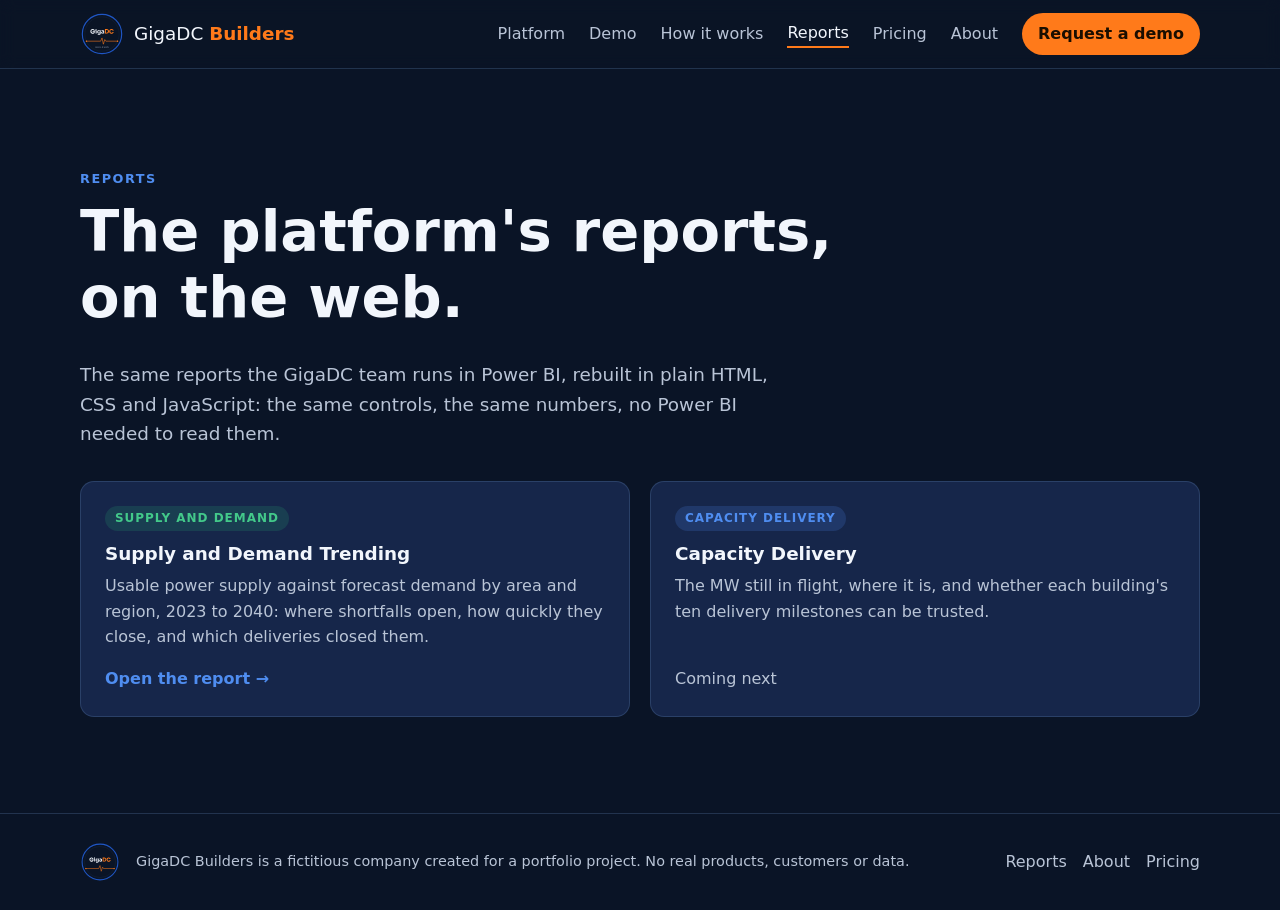
==== reports/index.html @ b36e01bb "Add the Supply and Demand report page and the reports landing page A plain-HTML clone of the Power B" ====
<!doctype html>
<html lang="en">
<head>
  <meta charset="utf-8">
  <meta name="viewport" content="width=device-width, initial-scale=1">
  <title>Reports | GigaDC Builders</title>
  <meta name="description" content="GigaDC reports in plain HTML: the Power BI reports rebuilt for the web.">
  <link rel="icon" href="../assets/logos/GigaDC_primary_on-dark.svg" type="image/svg+xml">
  <link rel="stylesheet" href="../css/styles.css">
  <link rel="stylesheet" href="../css/reports.css">
</head>
<body>
  <header class="site-header">
    <div class="wrap nav">
      <a href="../index.html" class="brand" aria-label="GigaDC Builders home">
        <img src="../assets/logos/GigaDC_builders_on-dark.svg" alt="GigaDC Builders" width="44" height="44">
        <span>GigaDC <b>Builders</b></span>
      </a>
      <button class="nav-toggle" aria-label="Toggle menu" aria-expanded="false">Menu</button>
      <nav id="nav" aria-label="Primary">
        <a href="../index.html#platform">Platform</a>
        <a href="../index.html#dashboard">Demo</a>
        <a href="../index.html#how">How it works</a>
        <a href="index.html" aria-current="page">Reports</a>
        <a href="../pricing.html">Pricing</a>
        <a href="../about.html">About</a>
        <a href="../index.html#demo" class="btn btn-small">Request a demo</a>
      </nav>
    </div>
  </header>

  <main>
    <section class="section page-hero">
      <div class="wrap">
        <p class="eyebrow">Reports</p>
        <h1>The platform's reports, on the web.</h1>
        <p class="lead">The same reports the GigaDC team runs in Power BI, rebuilt in plain HTML, CSS and JavaScript: the same controls, the same numbers, no Power BI needed to read them.</p>

        <div class="cards two">
          <a class="card report-tile" href="supply-and-demand.html">
            <span class="tag green">Supply and Demand</span>
            <h3>Supply and Demand Trending</h3>
            <p>Usable power supply against forecast demand by area and region, 2023 to 2040: where shortfalls open, how quickly they close, and which deliveries closed them.</p>
            <span class="tile-link">Open the report &rarr;</span>
          </a>
          <article class="card report-tile is-soon">
            <span class="tag blue">Capacity Delivery</span>
            <h3>Capacity Delivery</h3>
            <p>The MW still in flight, where it is, and whether each building's ten delivery milestones can be trusted.</p>
            <span class="tile-link">Coming next</span>
          </article>
        </div>
      </div>
    </section>
  </main>

  <footer class="site-footer">
    <div class="wrap foot">
      <img src="../assets/logos/GigaDC_primary_on-dark.svg" alt="GigaDC" width="40" height="40">
      <p>GigaDC Builders is a fictitious company created for a portfolio project. No real products, customers or data.</p>
      <nav class="foot-links" aria-label="Footer"><a href="index.html">Reports</a><a href="../about.html">About</a><a href="../pricing.html">Pricing</a></nav>
    </div>
  </footer>

  <script src="../js/main.js"></script>
</body>
</html>
---- css/styles.css ----
:root {
  --navy-900: #0A1426;
  --navy-800: #0F1D36;
  --navy-700: #16264A;
  --blue: #4F8DF0;
  --blue-deep: #1F56C4;
  --orange: #FF7A1A;
  --green: #25A06F;
  --text: #F2F6FC;
  --muted: #B9C4D6;
  --line: rgba(91, 122, 168, .3);
  --radius: 14px;
  font-family: "Segoe UI", system-ui, -apple-system, Roboto, sans-serif;
}

* { box-sizing: border-box; }
html { scroll-behavior: smooth; scroll-padding-top: 80px; }
body { margin: 0; background: var(--navy-900); color: var(--text); line-height: 1.6; }
img { max-width: 100%; height: auto; }
a { color: inherit; }
.wrap { width: min(1120px, 100% - 32px); margin-inline: auto; }
.narrow { width: min(640px, 100% - 32px); }

h1, h2, h3 { line-height: 1.15; margin: 0 0 .5em; font-weight: 600; }
h1 { font-size: clamp(2.2rem, 5vw, 3.6rem); }
h2 { font-size: clamp(1.6rem, 3vw, 2.3rem); }
h3 { font-size: 1.15rem; }
p { margin: 0 0 1em; color: var(--muted); }
.accent { color: var(--orange); }
.eyebrow { color: var(--blue); text-transform: uppercase; letter-spacing: .12em; font-size: .8rem; font-weight: 600; margin-bottom: .75em; }
.lead { font-size: 1.15rem; max-width: 60ch; }

/* Header */
.site-header { position: sticky; top: 0; z-index: 10; background: rgba(10, 20, 38, .9); backdrop-filter: blur(8px); border-bottom: 1px solid var(--line); }
.nav { display: flex; align-items: center; justify-content: space-between; gap: 16px; min-height: 68px; }
.brand { display: flex; align-items: center; gap: 10px; text-decoration: none; font-weight: 300; font-size: 1.15rem; }
.brand b { color: var(--orange); font-weight: 600; }
#nav { display: flex; align-items: center; gap: 24px; }
#nav a { text-decoration: none; color: var(--muted); }
#nav a:hover { color: var(--text); }
.nav-toggle { display: none; background: none; border: 1px solid var(--line); color: var(--text); border-radius: 8px; padding: 6px 12px; font: inherit; }

/* Buttons */
.btn { display: inline-block; background: var(--orange); color: #1a0e00; font: inherit; font-weight: 600; text-decoration: none; padding: 12px 22px; border: 0; border-radius: 999px; cursor: pointer; }
.btn:hover { filter: brightness(1.08); }
.btn-small { padding: 8px 16px; }
#nav a.btn { color: #1a0e00; }
.btn-ghost { background: transparent; color: var(--text); border: 1px solid var(--blue); }
:focus-visible { outline: 3px solid var(--blue); outline-offset: 2px; }

/* Hero */
.hero { padding: clamp(48px, 9vw, 110px) 0; background: radial-gradient(ellipse at 80% 0%, rgba(31, 86, 196, .35), transparent 60%), var(--navy-900); }
.hero-grid { display: grid; grid-template-columns: 1.1fr .9fr; gap: 48px; align-items: center; }
.cta-row { display: flex; flex-wrap: wrap; gap: 12px; margin-top: 8px; }
.hero-visual { margin: 0; background: var(--navy-800); border: 1px solid var(--line); border-radius: var(--radius); padding: 16px; }
.hero-visual svg { width: 100%; height: auto; display: block; }
#hero-chart text { fill: var(--muted); font-size: 12px; }
.hero-visual figcaption { font-size: .85rem; color: var(--muted); margin-top: 8px; }
.supply, .demand { stroke-dasharray: 1; stroke-dashoffset: 1; animation: draw 2.2s ease-out .3s forwards; }
@keyframes draw { to { stroke-dashoffset: 0; } }

/* Sections */
.section { padding: clamp(56px, 8vw, 96px) 0; }
.section.alt { background: var(--navy-800); border-block: 1px solid var(--line); }
.cards { display: grid; gap: 20px; margin-top: 32px; }
.cards.three { grid-template-columns: repeat(3, 1fr); }
.cards.two { grid-template-columns: repeat(2, 1fr); }
.card { background: var(--navy-700); border: 1px solid var(--line); border-radius: var(--radius); padding: 24px; }
.card p:last-child { margin-bottom: 0; }
.tag { display: inline-block; font-size: .75rem; font-weight: 600; text-transform: uppercase; letter-spacing: .08em; padding: 3px 10px; border-radius: 999px; margin-bottom: 12px; }
.tag.blue { background: rgba(79, 141, 240, .18); color: var(--blue); }
.tag.green { background: rgba(37, 160, 111, .2); color: #43C98A; }
.tag.orange { background: rgba(255, 122, 26, .18); color: var(--orange); }
.chips { list-style: none; display: flex; flex-wrap: wrap; gap: 10px; padding: 0; margin: 28px 0 0; }
.chips li { border: 1px solid var(--line); border-radius: 999px; padding: 6px 14px; font-size: .9rem; color: var(--muted); }

/* Dashboard demo */
.dash { margin-top: 28px; background: var(--navy-800); border: 1px solid var(--line); border-radius: var(--radius); padding: 20px; }
.dash-controls { display: flex; flex-wrap: wrap; align-items: end; justify-content: space-between; gap: 12px 24px; }
.dash-controls label { display: grid; gap: 6px; font-size: .9rem; color: var(--muted); }
.dash-controls select { font: inherit; padding: 9px 12px; border-radius: 10px; border: 1px solid var(--line); background: var(--navy-700); color: var(--text); min-width: 220px; }
.dash-asof { margin: 0; font-size: .9rem; }
.kpis { display: grid; grid-template-columns: repeat(3, 1fr); gap: 12px; margin: 20px 0; }
.kpi { background: var(--navy-700); border: 1px solid var(--line); border-radius: 10px; padding: 12px 16px; display: grid; }
.kpi span { color: var(--muted); font-size: .85rem; }
.kpi b { font-size: clamp(1.4rem, 3vw, 2rem); font-weight: 600; }
.kpi em { font-style: normal; font-size: .85rem; }
.kpi.good b, .kpi.good em { color: #43C98A; }
.kpi.bad b, .kpi.bad em { color: #FF6B70; }
.chart-box { position: relative; }
#dash-chart { width: 100%; height: auto; display: block; }
#dash-chart text { fill: var(--muted); font-size: 12px; }
.tip { position: absolute; pointer-events: none; background: var(--navy-900); border: 1px solid var(--line); border-radius: 8px; padding: 8px 12px; font-size: .85rem; white-space: nowrap; transform: translate(-50%, 0); }
.tip b { display: block; margin-bottom: 2px; }
.table-scroll { overflow-x: auto; margin-top: 20px; }
.dash-table { width: 100%; border-collapse: collapse; font-size: .95rem; }
.dash-table caption { text-align: left; color: var(--muted); font-size: .85rem; padding-bottom: 8px; }
.dash-table th, .dash-table td { text-align: right; padding: 8px 12px; border-bottom: 1px solid var(--line); }
.dash-table th:first-child, .dash-table td:first-child { text-align: left; }
.dash-table tr.sel { background: rgba(79, 141, 240, .15); }
.dash-table tbody tr { cursor: pointer; }
.dash-table .pos { color: #43C98A; }
.dash-table .neg { color: #FF6B70; }

/* Steps */
.steps { list-style: none; padding: 0; margin: 32px 0 0; display: grid; gap: 24px; grid-template-columns: repeat(3, 1fr); }
.steps li { display: flex; gap: 16px; }
.num { flex: none; width: 40px; height: 40px; border-radius: 50%; display: grid; place-items: center; background: var(--blue-deep); font-weight: 600; }

/* Stats */
.stats { display: grid; grid-template-columns: repeat(4, 1fr); gap: 20px; margin: 32px 0 0; }
.stats div { border-left: 3px solid var(--orange); padding-left: 16px; }
.stats dt { font-size: clamp(2rem, 4vw, 2.8rem); font-weight: 600; line-height: 1; }
.stats dd { margin: 6px 0 0; color: var(--muted); }
.note { font-size: .85rem; margin-top: 24px; }

/* CTA form */
.cta { text-align: center; background: radial-gradient(ellipse at 50% 100%, rgba(31, 86, 196, .35), transparent 65%), var(--navy-900); }
.cta .lead { margin-inline: auto; }
.demo-form { display: grid; gap: 14px; text-align: left; margin-top: 24px; }
.demo-form label { display: grid; gap: 6px; font-size: .9rem; color: var(--muted); }
.demo-form input { font: inherit; padding: 11px 14px; border-radius: 10px; border: 1px solid var(--line); background: var(--navy-800); color: var(--text); }
.demo-form input[aria-invalid="true"] { border-color: #E5484D; }
.demo-form .btn { justify-self: start; }
.form-status { margin: 0; min-height: 1.5em; }

/* Footer */
.site-footer { border-top: 1px solid var(--line); padding: 28px 0; }
.foot { display: flex; align-items: center; gap: 16px; }
.foot p { margin: 0; font-size: .9rem; }

@media (max-width: 860px) {
  .hero-grid, .cards.three, .cards.two, .steps { grid-template-columns: 1fr; }
  .stats { grid-template-columns: repeat(2, 1fr); }
  .kpis { grid-template-columns: 1fr; }
  .nav-toggle { display: block; }
  #nav { display: none; position: absolute; top: 68px; left: 0; right: 0; flex-direction: column; align-items: stretch; gap: 0; background: var(--navy-900); border-bottom: 1px solid var(--line); padding: 8px 16px 16px; }
  #nav.open { display: flex; }
  #nav a { padding: 10px 0; }
  #nav a.btn { text-align: center; margin-top: 8px; }
}

@media (prefers-reduced-motion: reduce) {
  html { scroll-behavior: auto; }
  .supply, .demand { animation: none; stroke-dashoffset: 0; }
}

/* Inner pages */
.page-hero { padding-top: clamp(56px, 8vw, 100px); }
.page-hero h1 { max-width: 20ch; }
#nav a[aria-current="page"] { color: var(--text); border-bottom: 2px solid var(--orange); }
.foot { flex-wrap: wrap; }
.foot-links { display: flex; gap: 16px; margin-left: auto; }
.foot-links a { color: var(--muted); text-decoration: none; }
.foot-links a:hover { color: var(--text); }
.narrow-text { width: min(820px, 100% - 32px); }
.timeline { list-style: none; padding: 0; margin: 28px 0 0; border-left: 2px solid var(--line); }
.timeline li { position: relative; padding: 0 0 24px 24px; display: grid; gap: 2px; }
.timeline li::before { content: ""; position: absolute; left: -7px; top: 6px; width: 12px; height: 12px; border-radius: 50%; background: var(--orange); }
.timeline b { font-size: 1.3rem; }
.timeline span { color: var(--muted); }
.tier { display: flex; flex-direction: column; }
.tier.featured { border-color: var(--orange); box-shadow: 0 0 0 1px var(--orange); }
.tier ul { list-style: none; padding: 0; margin: 0 0 24px; flex: 1; }
.tier li { padding: 6px 0 6px 24px; position: relative; color: var(--muted); }
.tier li::before { content: "\2713"; position: absolute; left: 0; color: #43C98A; }
.tier .btn { text-align: center; }
.price { margin: 0 0 8px; color: var(--muted); }
.price b { font-size: 2.2rem; color: var(--text); font-weight: 600; }
.compare td:not(:first-child), .compare th:not(:first-child) { text-align: center; }
details { border-bottom: 1px solid var(--line); padding: 14px 0; }
summary { cursor: pointer; font-weight: 600; }
details p { margin: 10px 0 0; }
.tier .tag { align-self: flex-start; }
---- css/reports.css ----
/* Report pages (ADR 0002). The site frames the page; inside .report-canvas the
   report follows the Power BI theme: GigaDC_PowerBI_theme.json in gigadc-reporting. */
:root {
  --pbi-blue: #4F8DF0;     /* data color 1: delivery bars */
  --pbi-bad: #E5484D;      /* theme "bad": the Gap line */
  --pbi-border: #404040;   /* card border */
  --pbi-text: #000000;     /* chart and table text */
  --pbi-grid: #E6E6E6;
  --pbi-font: "Segoe UI", "Segoe UI Web (West European)", system-ui, -apple-system, Roboto, sans-serif;
  --pbi-semibold: "Segoe UI Semibold", "Segoe UI", system-ui, sans-serif;
  --pbi-light: "Segoe UI Light", "Segoe UI", system-ui, sans-serif;
}

.wrap-wide { width: min(1500px, 100% - 32px); margin-inline: auto; }
.report-page { padding: 24px 0 48px; }
.crumbs { font-size: .9rem; margin: 0 0 12px; }
.crumbs a { color: var(--muted); }
.report-note { font-size: .85rem; margin: 14px 0 0; }
.sr-only { position: absolute; width: 1px; height: 1px; overflow: hidden; clip: rect(0 0 0 0); white-space: nowrap; }

/* The canvas: the report backdrop's navy gradient, grid, and rings. */
.report-canvas {
  font-family: var(--pbi-font);
  background:
    radial-gradient(circle at 100% 100%, transparent 38%, rgba(91,122,168,.08) 38.2%, transparent 38.5%,
                    transparent 52%, rgba(91,122,168,.08) 52.2%, transparent 52.5%),
    linear-gradient(rgba(91,122,168,.05) 1px, transparent 1px) 0 0 / 80px 80px,
    linear-gradient(90deg, rgba(91,122,168,.05) 1px, transparent 1px) 0 0 / 80px 80px,
    linear-gradient(170deg, #142448 0%, #0E1A33 45%, #0A1222 100%);
  border: 1px solid var(--line);
  border-radius: var(--radius);
  padding: 16px clamp(12px, 1.5vw, 24px) 24px;
  display: grid;
  gap: 14px;
}

/* Header row: logo, title, time grain, slicers (white text over the backdrop). */
.report-head { display: flex; flex-wrap: wrap; align-items: center; gap: 12px 24px; }
.report-logo { width: 56px; height: 56px; flex: none; }
.report-head h1 { font-family: var(--pbi-semibold); font-weight: 600; font-size: 1.6rem; color: #fff; margin: 0; flex: 1 1 260px; }
.slicers { display: flex; flex-wrap: wrap; gap: 12px; align-items: flex-end; }

/* Button slicers: Time Grain and Show / Hide Bars. */
.grain, .toggle { display: inline-flex; border: 1px solid #8FA0B8; border-radius: 6px; overflow: hidden; background: #fff; }
.grain button, .toggle button {
  font: 400 .85rem var(--pbi-font); color: var(--pbi-text); background: #fff; border: 0;
  padding: 7px 18px; cursor: pointer; border-left: 1px solid #C8D0DC;
}
.grain button:first-child, .toggle button:first-child { border-left: 0; }
.grain button[aria-checked="true"], .toggle button[aria-checked="true"] { background: var(--pbi-blue); color: #fff; }
.toggle { justify-self: center; }

/* Dropdown slicers: Area, Region, Trend. */
.slicer { position: relative; display: grid; gap: 4px; min-width: 170px; }
.slicer > .slicer-label { font-family: var(--pbi-light); font-weight: 300; color: #fff; font-size: .95rem; }
.slicer > button {
  font: 400 .85rem var(--pbi-font); color: var(--pbi-text); background: #fff; text-align: left;
  border: 1px solid #8FA0B8; border-radius: 4px; padding: 6px 30px 6px 10px; cursor: pointer;
  white-space: nowrap; overflow: hidden; text-overflow: ellipsis; max-width: 240px; position: relative;
}
.slicer > button::after { content: ""; position: absolute; right: 10px; top: 50%; width: 7px; height: 7px; border: solid #404040; border-width: 0 1.5px 1.5px 0; transform: translateY(-70%) rotate(45deg); }
.slicer-menu {
  position: absolute; top: 100%; left: 0; z-index: 20; margin-top: 4px; min-width: 100%;
  background: #fff; color: var(--pbi-text); border: 1px solid #8FA0B8; border-radius: 4px;
  box-shadow: 0 6px 18px rgba(0,0,0,.25); padding: 6px 0; font-size: .85rem;
}
.slicer-menu label { display: flex; align-items: center; gap: 8px; padding: 5px 12px; cursor: pointer; white-space: nowrap; }
.slicer-menu label:hover { background: #EEF3FC; }
.slicer-menu input { accent-color: var(--pbi-blue); margin: 0; }
.slicer-menu .all { border-bottom: 1px solid #E6E6E6; }

/* The spark line under the header, as on the backdrop. */
.spark { width: 100%; height: 22px; display: block; }

/* Cards: white, 1 px #404040 border, 10 px corners (the report's visual-level styling). */
.pbi-card { background: #fff; color: var(--pbi-text); border: 1px solid var(--pbi-border); border-radius: 10px; padding: 12px 16px 14px; min-width: 0; }
.pbi-title { font-family: var(--pbi-semibold); font-weight: 600; font-size: 1rem; color: var(--pbi-text); margin: 0 0 6px; }

.legend { list-style: none; display: flex; flex-wrap: wrap; gap: 4px 18px; margin: 0 0 4px; padding: 0; font-size: .8rem; color: #252423; }
.legend li { display: inline-flex; align-items: center; gap: 6px; }
.legend i { width: 10px; height: 10px; border-radius: 50%; display: inline-block; }
.legend i.bar { border-radius: 2px; }

.chart-wrap { position: relative; }
#chart { width: 100%; height: auto; display: block; font-family: var(--pbi-font); }
#chart text { fill: #252423; font-size: 11px; }
#chart .axis-label { fill: #605E5C; }
#chart .data-label { font-size: 10px; font-family: var(--pbi-semibold); }
#chart .grid { stroke: var(--pbi-grid); }
#chart .zero { stroke: #A0A0A0; }
#chart .hover-line { stroke: #8FA0B8; stroke-dasharray: 3 3; }

.pbi-tip {
  position: absolute; pointer-events: none; z-index: 5; background: #fff; color: var(--pbi-text);
  border: 1px solid #C8C8C8; box-shadow: 0 2px 8px rgba(0,0,0,.2); border-radius: 2px;
  padding: 8px 10px; font-size: .8rem; white-space: nowrap;
}
.pbi-tip table { border-collapse: collapse; }
.pbi-tip th { text-align: left; font-weight: 400; color: #605E5C; padding: 1px 14px 1px 0; }
.pbi-tip td { text-align: right; font-family: var(--pbi-semibold); font-weight: 600; padding: 1px 0; }
.pbi-tip .period { font-family: var(--pbi-semibold); font-weight: 600; margin-bottom: 4px; }

/* Matrix styled as a flat table, region column frozen. */
.pbi-table-scroll { overflow-x: auto; max-height: 420px; }
.pbi-table { border-collapse: separate; border-spacing: 0; font-size: .8rem; color: var(--pbi-text); }
.pbi-table th, .pbi-table td { padding: 5px 10px; white-space: nowrap; text-align: right; border-bottom: 1px solid #EDEBE9; }
.pbi-table thead th { font-family: var(--pbi-semibold); font-weight: 600; background: #fff; position: sticky; z-index: 1; }
.pbi-table thead tr:first-child th { top: 0; }
.pbi-table thead tr:nth-child(2) th { top: 27px; border-bottom: 1px solid #404040; }
.pbi-table .period-head { text-align: center; border-bottom: 1px solid #EDEBE9; }
.pbi-table th.region, .pbi-table td.region { text-align: left; position: sticky; left: 0; background: #fff; z-index: 2; border-right: 1px solid #EDEBE9; }
.pbi-table thead th.region { z-index: 3; }
.pbi-table tbody tr:hover td { background: #F3F2F1; }
.pbi-table .group-start { border-left: 1px solid #EDEBE9; }

@media (max-width: 860px) {
  .report-head h1 { font-size: 1.3rem; }
  .slicer { min-width: 0; flex: 1 1 140px; }
  .slicer > button { max-width: none; }
}

/* Reports landing tiles */
.report-tile { text-decoration: none; display: flex; flex-direction: column; }
.report-tile p { flex: 1; }
a.report-tile:hover { border-color: var(--blue); }
.tile-link { color: var(--blue); font-weight: 600; }
.report-tile.is-soon .tile-link { color: var(--muted); font-weight: 400; }
.report-tile .tag { align-self: flex-start; }
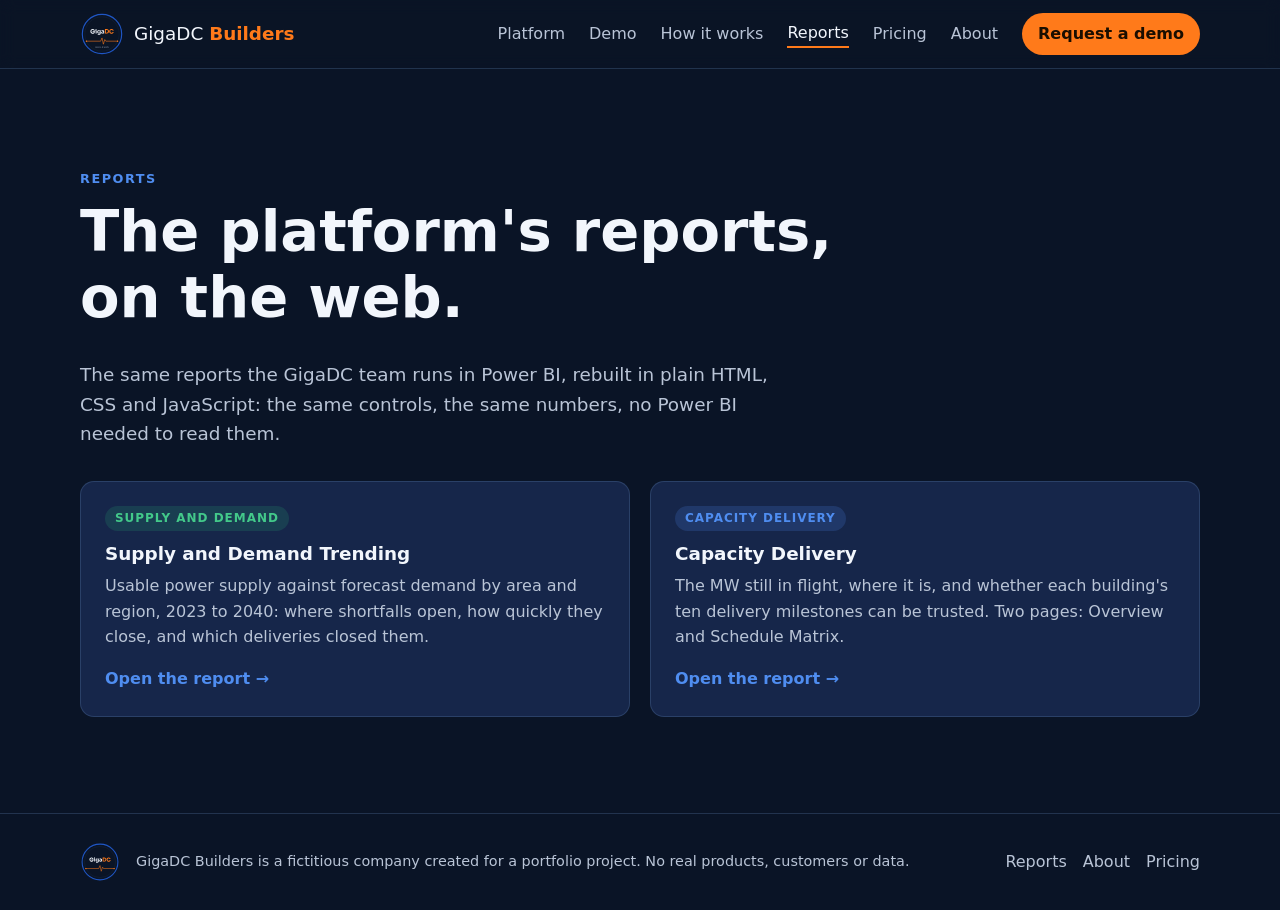
==== commit eb577cce: "Open Capacity Delivery from the reports page and document it The landing tile links to the report; A" ====
--- a/reports/index.html
+++ b/reports/index.html
@@ -43,12 +43,12 @@
             <p>Usable power supply against forecast demand by area and region, 2023 to 2040: where shortfalls open, how quickly they close, and which deliveries closed them.</p>
             <span class="tile-link">Open the report &rarr;</span>
           </a>
-          <article class="card report-tile is-soon">
+          <a class="card report-tile" href="capacity-delivery.html">
             <span class="tag blue">Capacity Delivery</span>
             <h3>Capacity Delivery</h3>
-            <p>The MW still in flight, where it is, and whether each building's ten delivery milestones can be trusted.</p>
-            <span class="tile-link">Coming next</span>
-          </article>
+            <p>The MW still in flight, where it is, and whether each building's ten delivery milestones can be trusted. Two pages: Overview and Schedule Matrix.</p>
+            <span class="tile-link">Open the report &rarr;</span>
+          </a>
         </div>
       </div>
     </section>
